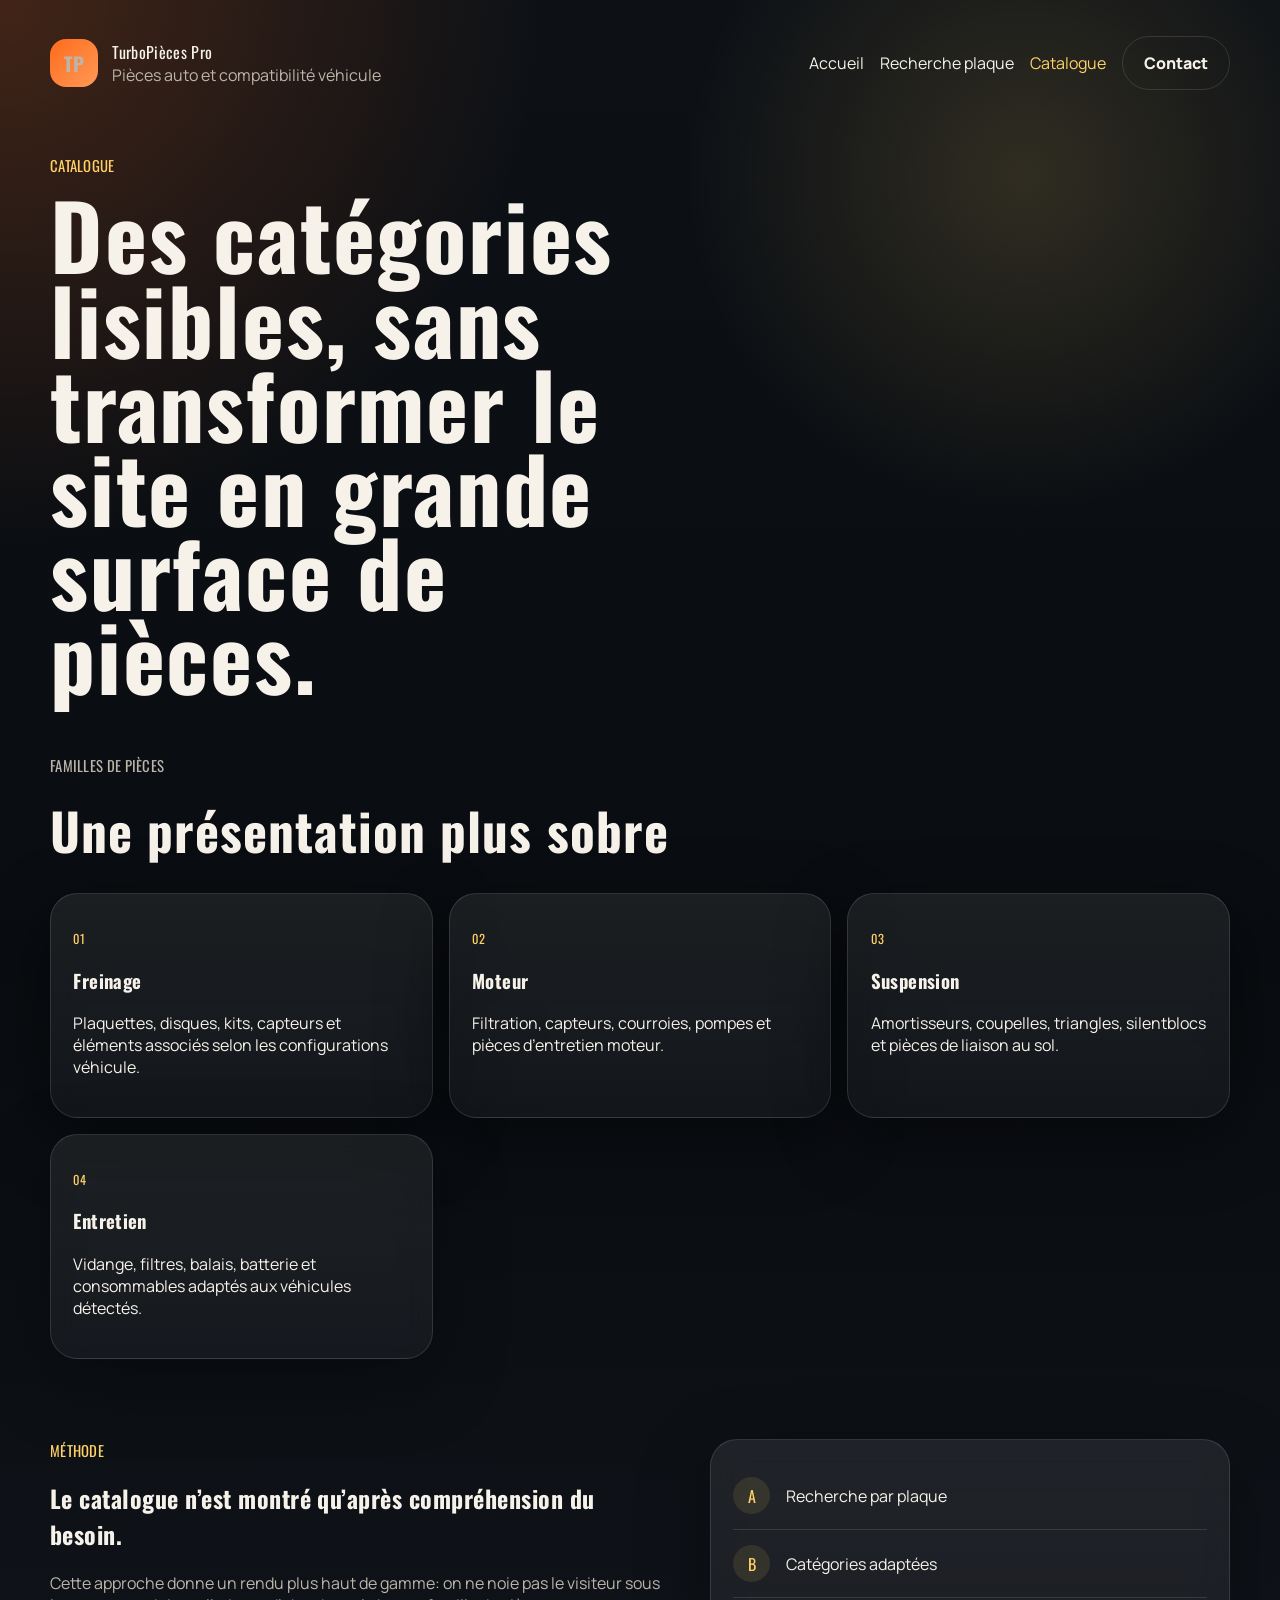
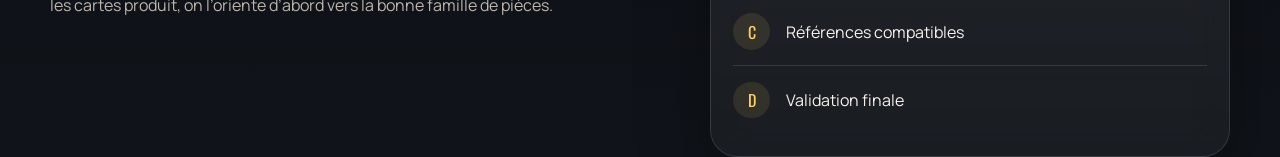
==== catalogue.html @ 5a0d86de "Add files via upload" ====
<!DOCTYPE html>
<html lang="fr">
<head>
  <meta charset="UTF-8">
  <meta name="viewport" content="width=device-width, initial-scale=1.0">
  <title>TurboPièces Pro - Catalogue</title>
  <meta name="description" content="Catalogue de familles de pièces auto présenté de façon claire et professionnelle.">
  <link rel="preconnect" href="https://fonts.googleapis.com">
  <link rel="preconnect" href="https://fonts.gstatic.com" crossorigin>
  <link href="https://fonts.googleapis.com/css2?family=Oswald:wght@400;500;700&family=Manrope:wght@400;500;700;800&display=swap" rel="stylesheet">
  <link rel="stylesheet" href="styles.css">
</head>
<body>
  <div class="site-shell">
    <header class="hero hero-subpage">
      <nav class="topbar">
        <div class="brand">
          <span class="brand-mark">TP</span>
          <div>
            <p>TurboPièces Pro</p>
            <span>Pièces auto et compatibilité véhicule</span>
          </div>
        </div>
        <div class="topbar-links">
          <a href="index.html">Accueil</a>
          <a href="recherche.html">Recherche plaque</a>
          <a href="catalogue.html" class="nav-active">Catalogue</a>
          <a href="contact.html" class="button ghost">Contact</a>
        </div>
      </nav>

      <section class="subhero">
        <p class="eyebrow">CATALOGUE</p>
        <h1>Des catégories lisibles, sans transformer le site en grande surface de pièces.</h1>
      </section>
    </header>

    <main>
      <section class="section first-section">
        <div class="section-heading narrow">
          <p class="eyebrow">FAMILLES DE PIÈCES</p>
          <h2>Une présentation plus sobre</h2>
        </div>

        <div class="editorial-grid">
          <article class="editorial-card">
            <p class="card-label">01</p>
            <h3>Freinage</h3>
            <p>Plaquettes, disques, kits, capteurs et éléments associés selon les configurations véhicule.</p>
          </article>
          <article class="editorial-card">
            <p class="card-label">02</p>
            <h3>Moteur</h3>
            <p>Filtration, capteurs, courroies, pompes et pièces d’entretien moteur.</p>
          </article>
          <article class="editorial-card">
            <p class="card-label">03</p>
            <h3>Suspension</h3>
            <p>Amortisseurs, coupelles, triangles, silentblocs et pièces de liaison au sol.</p>
          </article>
          <article class="editorial-card">
            <p class="card-label">04</p>
            <h3>Entretien</h3>
            <p>Vidange, filtres, balais, batterie et consommables adaptés aux véhicules détectés.</p>
          </article>
        </div>
      </section>

      <section class="section split-band">
        <div class="split-copy">
          <p class="eyebrow">MÉTHODE</p>
          <h2>Le catalogue n’est montré qu’après compréhension du besoin.</h2>
          <p class="service-copy">
            Cette approche donne un rendu plus haut de gamme: on ne noie pas le visiteur sous les cartes produit,
            on l’oriente d’abord vers la bonne famille de pièces.
          </p>
        </div>
        <div class="process-card">
          <div class="process-line"><span>A</span><p>Recherche par plaque</p></div>
          <div class="process-line"><span>B</span><p>Catégories adaptées</p></div>
          <div class="process-line"><span>C</span><p>Références compatibles</p></div>
          <div class="process-line"><span>D</span><p>Validation finale</p></div>
        </div>
      </section>
    </main>
  </div>

  <script src="script.js"></script>
</body>
</html>
---- styles.css ----
:root {
  --bg: #0a0d10;
  --bg-soft: #131920;
  --panel: rgba(255, 255, 255, 0.06);
  --panel-strong: rgba(255, 255, 255, 0.09);
  --text: #f6f2ea;
  --muted: #bcb5aa;
  --line: rgba(255, 255, 255, 0.12);
  --accent: #ff6b1a;
  --accent-soft: #ff9958;
  --accent-2: #ffd166;
  --success: #5fd8a0;
  --warning: #ffbb55;
  --shadow: 0 22px 70px rgba(0, 0, 0, 0.38);
}

* {
  box-sizing: border-box;
}

html {
  scroll-behavior: smooth;
}

body {
  margin: 0;
  color: var(--text);
  font-family: "Manrope", sans-serif;
  background:
    radial-gradient(circle at top left, rgba(255, 107, 26, 0.22), transparent 25%),
    radial-gradient(circle at 80% 10%, rgba(255, 209, 102, 0.15), transparent 18%),
    linear-gradient(180deg, #0d1116 0%, #090c10 55%, #10141a 100%);
}

a {
  color: inherit;
  text-decoration: none;
}

button,
input,
textarea {
  font: inherit;
}

.site-shell {
  min-height: 100vh;
}

.hero,
.section,
.marquee {
  width: min(1180px, calc(100% - 2rem));
  margin: 0 auto;
}

.hero {
  padding: 1.25rem 0 2rem;
}

.topbar {
  display: flex;
  justify-content: space-between;
  align-items: center;
  gap: 1rem;
  padding: 1rem 0 2rem;
}

.brand {
  display: flex;
  align-items: center;
  gap: 0.9rem;
}

.brand-mark {
  width: 3rem;
  height: 3rem;
  display: grid;
  place-items: center;
  border-radius: 1rem;
  background: linear-gradient(135deg, var(--accent), var(--accent-soft));
  color: #161616;
  font-weight: 800;
  font-size: 1.2rem;
  font-family: "Oswald", sans-serif;
}

.brand p,
.brand span {
  margin: 0;
}

.brand p,
.eyebrow,
h1,
h2,
h3,
.card-label {
  font-family: "Oswald", sans-serif;
  letter-spacing: 0.02em;
}

.brand span,
.hero-text,
.section-heading p,
.lookup-notes,
.vehicle-card p,
.product-card p,
.timeline-grid p,
.admin-card p,
.compat-summary p,
.flow-list,
.service-copy,
.cart-item p {
  color: var(--muted);
}

.topbar-links {
  display: flex;
  align-items: center;
  gap: 1rem;
  flex-wrap: wrap;
}

.nav-active {
  color: var(--accent-2);
}

.nav-active-button {
  border-color: rgba(255, 209, 102, 0.45);
}

.button {
  display: inline-flex;
  align-items: center;
  justify-content: center;
  width: fit-content;
  border: 0;
  border-radius: 999px;
  padding: 0.95rem 1.3rem;
  background: linear-gradient(135deg, var(--accent), var(--accent-soft));
  color: #171717;
  font-weight: 800;
  cursor: pointer;
  box-shadow: 0 16px 30px rgba(255, 107, 26, 0.22);
  transition: transform 180ms ease, box-shadow 180ms ease, background 180ms ease;
}

.button:hover {
  transform: translateY(-2px);
}

.button.secondary,
.button.ghost {
  background: transparent;
  color: var(--text);
  border: 1px solid var(--line);
  box-shadow: none;
}

.button.full {
  width: 100%;
}

.hero-content,
.lookup-layout,
.checkout-layout,
.contact-section {
  display: grid;
  gap: 1.5rem;
}

.hero-home-layout {
  min-height: 60vh;
  align-items: center;
}

.hero-subpage {
  padding-bottom: 0.5rem;
}

.subhero {
  max-width: 55rem;
  padding: 2rem 0 1rem;
}

.hero-content {
  grid-template-columns: 1.2fr 0.8fr;
  align-items: stretch;
}

.hero-copy {
  padding: 1rem 0;
}

.eyebrow {
  margin: 0 0 1rem;
  font-size: 0.92rem;
  color: var(--accent-2);
}

h1 {
  margin: 0;
  max-width: 12ch;
  line-height: 0.94;
  font-size: clamp(3rem, 7vw, 6rem);
}

.hero-text {
  max-width: 48rem;
  font-size: 1.08rem;
  line-height: 1.7;
  margin: 1.4rem 0 0;
}

.hero-actions {
  display: flex;
  flex-wrap: wrap;
  gap: 0.85rem;
  margin-top: 1.8rem;
}

.stats {
  display: grid;
  grid-template-columns: repeat(3, minmax(0, 1fr));
  gap: 1rem;
  list-style: none;
  padding: 0;
  margin: 2rem 0 0;
}

.stats li {
  padding-top: 1rem;
  border-top: 1px solid var(--line);
}

.stats strong,
.product-meta strong,
.cart-totals strong {
  display: block;
  font-family: "Oswald", sans-serif;
  font-size: 1.7rem;
}

.hero-card,
.plate-panel,
.vehicle-card,
.product-card,
.timeline-grid article,
.cart-card,
.payment-card,
.admin-card,
.contact-form,
.assurance-grid article {
  border: 1px solid var(--line);
  border-radius: 1.7rem;
  background: linear-gradient(180deg, rgba(255, 255, 255, 0.08), rgba(255, 255, 255, 0.04));
  box-shadow: var(--shadow);
  backdrop-filter: blur(14px);
}

.hero-card,
.plate-panel,
.vehicle-card,
.cart-card,
.payment-card,
.contact-form {
  padding: 1.5rem;
}

.flow-list {
  margin: 1rem 0 0;
  padding-left: 1.1rem;
  line-height: 1.8;
}

.home-panels {
  padding-top: 3rem;
}

.mini-status {
  display: flex;
  align-items: center;
  gap: 0.7rem;
  padding-top: 1rem;
  margin-top: 1rem;
  border-top: 1px solid var(--line);
}

.status-dot {
  width: 0.75rem;
  height: 0.75rem;
  border-radius: 999px;
  background: var(--success);
  box-shadow: 0 0 0 0.35rem rgba(95, 216, 160, 0.14);
}

.marquee {
  overflow: hidden;
  margin-top: 1rem;
  border-top: 1px solid var(--line);
  border-bottom: 1px solid var(--line);
}

.marquee-track {
  display: flex;
  gap: 2rem;
  width: max-content;
  padding: 1rem 0;
  text-transform: uppercase;
  color: var(--muted);
  animation: slide 22s linear infinite;
}

.section {
  padding: 5rem 0 0;
}

.first-section {
  padding-top: 2rem;
}

.section-heading h2 {
  margin: 0;
  font-size: clamp(2.2rem, 4vw, 3.7rem);
}

.section-heading.narrow {
  max-width: 50rem;
}

.lookup-layout,
.checkout-layout,
.contact-section {
  grid-template-columns: repeat(2, minmax(0, 1fr));
  margin-top: 1.8rem;
}

.plate-head,
.vehicle-header,
.checkout-card-head {
  display: flex;
  justify-content: space-between;
  gap: 1rem;
  align-items: start;
}

.plate-label {
  display: block;
  margin: 1rem 0 0.55rem;
}

.plate-input-wrap {
  display: grid;
  grid-template-columns: auto 1fr;
  overflow: hidden;
  border-radius: 1rem;
  border: 1px solid var(--line);
  background: rgba(8, 10, 14, 0.74);
}

.plate-country {
  display: grid;
  place-items: center;
  min-width: 3.7rem;
  font-weight: 800;
  background: linear-gradient(180deg, #2457d6, #12348a);
}

input,
textarea {
  width: 100%;
  padding: 1rem;
  border: 1px solid var(--line);
  border-radius: 1rem;
  background: rgba(8, 10, 14, 0.7);
  color: var(--text);
}

.plate-input-wrap input {
  border: 0;
  border-radius: 0;
  text-transform: uppercase;
  letter-spacing: 0.08em;
  font-weight: 800;
}

.plate-actions {
  display: flex;
  flex-wrap: wrap;
  gap: 0.85rem;
  margin-top: 1rem;
}

.lookup-notes {
  margin: 1rem 0 0;
  padding-left: 1.1rem;
  line-height: 1.7;
}

.compat-badge,
.checkout-pill,
.secure-badge,
.admin-badge {
  display: inline-flex;
  align-items: center;
  justify-content: center;
  padding: 0.45rem 0.75rem;
  border-radius: 999px;
  font-size: 0.84rem;
  font-weight: 800;
}

.compat-badge,
.checkout-pill,
.secure-badge,
.admin-badge.success {
  background: rgba(95, 216, 160, 0.12);
  color: #b8ffd6;
  border: 1px solid rgba(95, 216, 160, 0.3);
}

.admin-badge.warning {
  background: rgba(255, 187, 85, 0.12);
  color: #ffd9a1;
  border: 1px solid rgba(255, 187, 85, 0.28);
}

.vehicle-specs,
.product-flags,
.secure-checks {
  display: flex;
  flex-wrap: wrap;
  gap: 0.6rem;
}

.vehicle-specs span,
.product-flags span,
.secure-checks span {
  padding: 0.55rem 0.8rem;
  border-radius: 999px;
  border: 1px solid var(--line);
  background: rgba(255, 255, 255, 0.04);
  color: var(--text);
  font-size: 0.92rem;
}

.confidence-bar {
  height: 0.8rem;
  overflow: hidden;
  margin-top: 1rem;
  border-radius: 999px;
  background: rgba(255, 255, 255, 0.08);
}

.confidence-bar-fill {
  height: 100%;
  border-radius: inherit;
  background: linear-gradient(90deg, var(--warning), var(--success));
}

.assurance-grid,
.timeline-grid,
.admin-grid,
.editorial-grid {
  display: grid;
  gap: 1rem;
  margin-top: 1.6rem;
}

.assurance-grid {
  grid-template-columns: repeat(3, minmax(0, 1fr));
}

.editorial-grid {
  grid-template-columns: repeat(3, minmax(0, 1fr));
}

.assurance-grid article,
.timeline-grid article,
.admin-card,
.editorial-card,
.process-card {
  padding: 1.4rem;
}

.editorial-card,
.process-card {
  border: 1px solid var(--line);
  border-radius: 1.7rem;
  background: linear-gradient(180deg, rgba(255, 255, 255, 0.08), rgba(255, 255, 255, 0.04));
  box-shadow: var(--shadow);
  backdrop-filter: blur(14px);
}

.editorial-card.large {
  grid-column: span 2;
}

.editorial-card a {
  color: var(--accent-2);
  font-weight: 700;
}

.split-band {
  display: grid;
  grid-template-columns: 1.1fr 0.9fr;
  gap: 1.5rem;
  align-items: stretch;
}

.split-copy {
  padding-right: 1rem;
}

.process-line {
  display: flex;
  align-items: center;
  gap: 1rem;
  padding: 0.95rem 0;
  border-bottom: 1px solid var(--line);
}

.process-line:last-child {
  border-bottom: 0;
}

.process-line span {
  display: inline-grid;
  place-items: center;
  width: 2.3rem;
  height: 2.3rem;
  border-radius: 999px;
  background: rgba(255, 209, 102, 0.1);
  color: var(--accent-2);
  font-family: "Oswald", sans-serif;
}

.process-line p {
  margin: 0;
}

.catalog-grid {
  margin-top: 1.6rem;
}

.product-grid {
  display: grid;
  grid-template-columns: repeat(3, minmax(0, 1fr));
  gap: 1rem;
}

.product-card.accent {
  background: linear-gradient(180deg, rgba(255, 107, 26, 0.22), rgba(255, 255, 255, 0.05));
}

.product-tag,
.card-label {
  text-transform: uppercase;
  font-size: 0.78rem;
  letter-spacing: 0.08em;
  color: var(--accent-2);
}

.product-meta,
.cart-item,
.cart-totals div,
.payment-row {
  display: flex;
  justify-content: space-between;
  gap: 1rem;
}

.product-meta,
.cart-totals {
  margin-top: 1.3rem;
}

.timeline-grid {
  grid-template-columns: repeat(4, minmax(0, 1fr));
}

.timeline-grid span {
  color: var(--accent-2);
  font-family: "Oswald", sans-serif;
  font-size: 1.05rem;
}

.cart-items {
  display: grid;
  gap: 0.9rem;
  margin-top: 1rem;
}

.cart-item {
  align-items: start;
  padding: 1rem 0;
  border-bottom: 1px solid var(--line);
}

.cart-item strong,
.compat-summary strong {
  display: block;
}

.cart-totals div {
  align-items: center;
  padding-top: 0.9rem;
}

.total-row {
  border-top: 1px solid var(--line);
  margin-top: 0.6rem;
}

.payment-form,
.contact-form {
  display: grid;
  gap: 0.85rem;
}

.payment-form label {
  display: grid;
  gap: 0.45rem;
}

.payment-row {
  gap: 0.85rem;
}

.payment-row label {
  flex: 1;
}

.compat-summary {
  padding: 1rem;
  border: 1px solid var(--line);
  border-radius: 1rem;
  background: rgba(255, 255, 255, 0.03);
}

.admin-grid {
  grid-template-columns: repeat(3, minmax(0, 1fr));
}

.contact-section {
  align-items: start;
  padding-bottom: 5rem;
}

.reveal {
  opacity: 0;
  transform: translateY(22px);
  transition: opacity 500ms ease, transform 500ms ease;
}

.reveal.visible {
  opacity: 1;
  transform: translateY(0);
}

@keyframes slide {
  from {
    transform: translateX(0);
  }
  to {
    transform: translateX(-50%);
  }
}

@media (max-width: 1080px) {
  .hero-content,
  .lookup-layout,
  .checkout-layout,
  .contact-section,
  .product-grid,
  .timeline-grid,
  .admin-grid,
  .assurance-grid,
  .editorial-grid,
  .split-band {
    grid-template-columns: 1fr;
  }

  .editorial-card.large {
    grid-column: auto;
  }
}

@media (max-width: 760px) {
  .hero,
  .section,
  .marquee {
    width: min(100% - 1.2rem, 1180px);
  }

  .topbar {
    flex-direction: column;
    align-items: flex-start;
  }

  .stats {
    grid-template-columns: 1fr;
  }

  .plate-head,
  .vehicle-header,
  .checkout-card-head,
  .product-meta,
  .cart-item,
  .payment-row {
    flex-direction: column;
  }

  h1 {
    font-size: 3.2rem;
  }
}
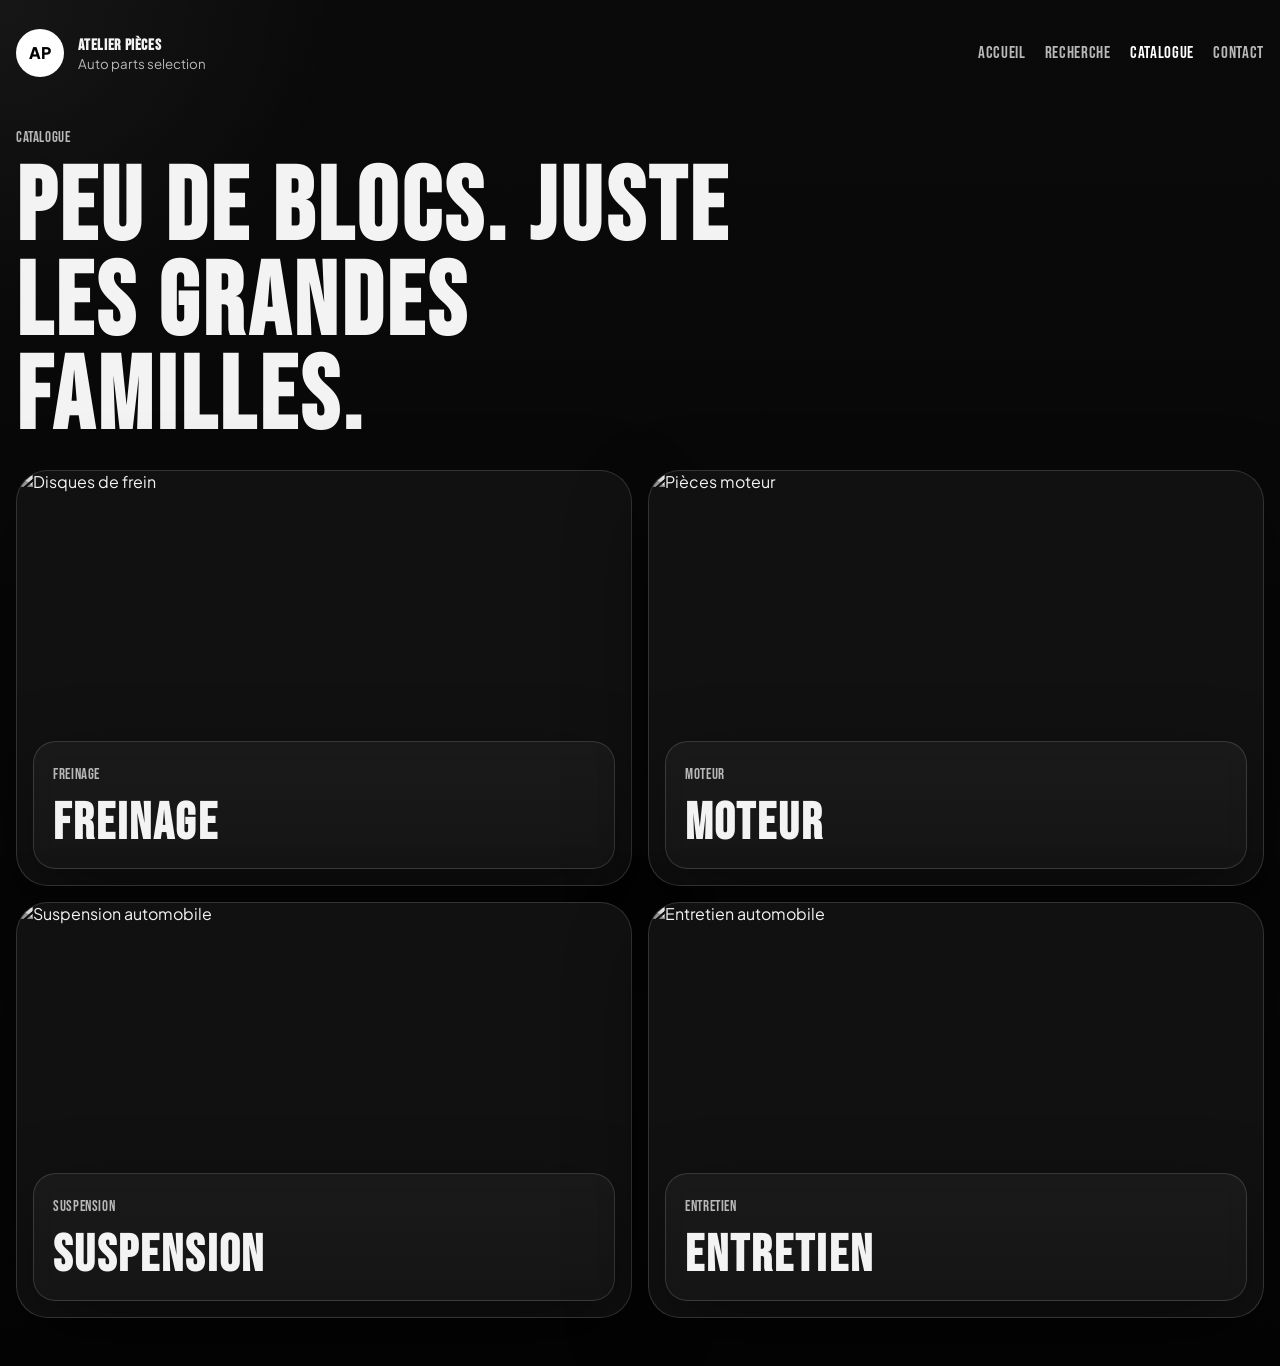
==== commit 36b83baf: "Add files via upload" ====
--- a/catalogue.html
+++ b/catalogue.html
@@ -3,88 +3,72 @@
 <head>
   <meta charset="UTF-8">
   <meta name="viewport" content="width=device-width, initial-scale=1.0">
-  <title>TurboPièces Pro - Catalogue</title>
-  <meta name="description" content="Catalogue de familles de pièces auto présenté de façon claire et professionnelle.">
+  <title>Atelier Pièces - Catalogue</title>
+  <meta name="description" content="Catalogue sobre de pièces auto présenté avec de grandes images et peu de texte.">
   <link rel="preconnect" href="https://fonts.googleapis.com">
   <link rel="preconnect" href="https://fonts.gstatic.com" crossorigin>
-  <link href="https://fonts.googleapis.com/css2?family=Oswald:wght@400;500;700&family=Manrope:wght@400;500;700;800&display=swap" rel="stylesheet">
+  <link href="https://fonts.googleapis.com/css2?family=Bebas+Neue&family=Plus+Jakarta+Sans:wght@400;500;700;800&display=swap" rel="stylesheet">
   <link rel="stylesheet" href="styles.css">
 </head>
 <body>
-  <div class="site-shell">
-    <header class="hero hero-subpage">
-      <nav class="topbar">
-        <div class="brand">
-          <span class="brand-mark">TP</span>
-          <div>
-            <p>TurboPièces Pro</p>
-            <span>Pièces auto et compatibilité véhicule</span>
-          </div>
+  <div class="page-frame">
+    <header class="site-header">
+      <a class="logo" href="index.html">
+        <span>AP</span>
+        <div>
+          <strong>Atelier Pièces</strong>
+          <small>Auto parts selection</small>
         </div>
-        <div class="topbar-links">
-          <a href="index.html">Accueil</a>
-          <a href="recherche.html">Recherche plaque</a>
-          <a href="catalogue.html" class="nav-active">Catalogue</a>
-          <a href="contact.html" class="button ghost">Contact</a>
-        </div>
+      </a>
+
+      <nav class="main-nav">
+        <a href="index.html">Accueil</a>
+        <a href="recherche.html">Recherche</a>
+        <a href="catalogue.html" class="active">Catalogue</a>
+        <a href="contact.html">Contact</a>
       </nav>
-
-      <section class="subhero">
-        <p class="eyebrow">CATALOGUE</p>
-        <h1>Des catégories lisibles, sans transformer le site en grande surface de pièces.</h1>
-      </section>
     </header>
 
     <main>
-      <section class="section first-section">
-        <div class="section-heading narrow">
-          <p class="eyebrow">FAMILLES DE PIÈCES</p>
-          <h2>Une présentation plus sobre</h2>
-        </div>
-
-        <div class="editorial-grid">
-          <article class="editorial-card">
-            <p class="card-label">01</p>
-            <h3>Freinage</h3>
-            <p>Plaquettes, disques, kits, capteurs et éléments associés selon les configurations véhicule.</p>
-          </article>
-          <article class="editorial-card">
-            <p class="card-label">02</p>
-            <h3>Moteur</h3>
-            <p>Filtration, capteurs, courroies, pompes et pièces d’entretien moteur.</p>
-          </article>
-          <article class="editorial-card">
-            <p class="card-label">03</p>
-            <h3>Suspension</h3>
-            <p>Amortisseurs, coupelles, triangles, silentblocs et pièces de liaison au sol.</p>
-          </article>
-          <article class="editorial-card">
-            <p class="card-label">04</p>
-            <h3>Entretien</h3>
-            <p>Vidange, filtres, balais, batterie et consommables adaptés aux véhicules détectés.</p>
-          </article>
-        </div>
+      <section class="page-intro">
+        <p class="eyebrow">CATALOGUE</p>
+        <h1>Peu de blocs. Juste les grandes familles.</h1>
       </section>
 
-      <section class="section split-band">
-        <div class="split-copy">
-          <p class="eyebrow">MÉTHODE</p>
-          <h2>Le catalogue n’est montré qu’après compréhension du besoin.</h2>
-          <p class="service-copy">
-            Cette approche donne un rendu plus haut de gamme: on ne noie pas le visiteur sous les cartes produit,
-            on l’oriente d’abord vers la bonne famille de pièces.
-          </p>
-        </div>
-        <div class="process-card">
-          <div class="process-line"><span>A</span><p>Recherche par plaque</p></div>
-          <div class="process-line"><span>B</span><p>Catégories adaptées</p></div>
-          <div class="process-line"><span>C</span><p>Références compatibles</p></div>
-          <div class="process-line"><span>D</span><p>Validation finale</p></div>
-        </div>
+      <section class="catalog-grid">
+        <article class="catalog-card">
+          <img src="https://images.unsplash.com/photo-1530046339160-ce3e530c7d2f?auto=format&fit=crop&w=1200&q=80" alt="Disques de frein">
+          <div class="catalog-copy">
+            <p class="eyebrow">FREINAGE</p>
+            <h2>Freinage</h2>
+          </div>
+        </article>
+
+        <article class="catalog-card">
+          <img src="https://images.unsplash.com/photo-1503736334956-4c8f8e92946d?auto=format&fit=crop&w=1200&q=80" alt="Pièces moteur">
+          <div class="catalog-copy">
+            <p class="eyebrow">MOTEUR</p>
+            <h2>Moteur</h2>
+          </div>
+        </article>
+
+        <article class="catalog-card">
+          <img src="https://images.unsplash.com/photo-1492144534655-ae79c964c9d7?auto=format&fit=crop&w=1200&q=80" alt="Suspension automobile">
+          <div class="catalog-copy">
+            <p class="eyebrow">SUSPENSION</p>
+            <h2>Suspension</h2>
+          </div>
+        </article>
+
+        <article class="catalog-card">
+          <img src="https://images.unsplash.com/photo-1489824904134-891ab64532f1?auto=format&fit=crop&w=1200&q=80" alt="Entretien automobile">
+          <div class="catalog-copy">
+            <p class="eyebrow">ENTRETIEN</p>
+            <h2>Entretien</h2>
+          </div>
+        </article>
       </section>
     </main>
   </div>
-
-  <script src="script.js"></script>
 </body>
 </html>
--- a/styles.css
+++ b/styles.css
@@ -1,35 +1,34 @@
 :root {
-  --bg: #0a0d10;
-  --bg-soft: #131920;
-  --panel: rgba(255, 255, 255, 0.06);
-  --panel-strong: rgba(255, 255, 255, 0.09);
-  --text: #f6f2ea;
-  --muted: #bcb5aa;
-  --line: rgba(255, 255, 255, 0.12);
-  --accent: #ff6b1a;
-  --accent-soft: #ff9958;
-  --accent-2: #ffd166;
-  --success: #5fd8a0;
-  --warning: #ffbb55;
-  --shadow: 0 22px 70px rgba(0, 0, 0, 0.38);
+  --bg: #050505;
+  --panel: #111111;
+  --panel-soft: #171717;
+  --line: rgba(255, 255, 255, 0.14);
+  --text: #f3f3f3;
+  --muted: #b8b8b8;
+  --white: #ffffff;
+  --black: #000000;
+  --shadow: 0 30px 80px rgba(0, 0, 0, 0.45);
 }
 
 * {
   box-sizing: border-box;
 }
 
-html {
-  scroll-behavior: smooth;
-}
-
 body {
   margin: 0;
+  background:
+    radial-gradient(circle at top left, rgba(255, 255, 255, 0.05), transparent 18%),
+    linear-gradient(180deg, #0a0a0a 0%, #040404 100%);
   color: var(--text);
-  font-family: "Manrope", sans-serif;
-  background:
-    radial-gradient(circle at top left, rgba(255, 107, 26, 0.22), transparent 25%),
-    radial-gradient(circle at 80% 10%, rgba(255, 209, 102, 0.15), transparent 18%),
-    linear-gradient(180deg, #0d1116 0%, #090c10 55%, #10141a 100%);
+  font-family: "Plus Jakarta Sans", sans-serif;
+}
+
+img {
+  display: block;
+  width: 100%;
+  height: 100%;
+  object-fit: cover;
+  filter: grayscale(100%);
 }
 
 a {
@@ -43,338 +42,239 @@
   font: inherit;
 }
 
-.site-shell {
-  min-height: 100vh;
-}
-
-.hero,
-.section,
-.marquee {
-  width: min(1180px, calc(100% - 2rem));
+.page-frame {
+  width: min(1280px, calc(100% - 2rem));
   margin: 0 auto;
-}
-
-.hero {
-  padding: 1.25rem 0 2rem;
-}
-
-.topbar {
+  padding: 1rem 0 3rem;
+}
+
+.site-header {
   display: flex;
   justify-content: space-between;
   align-items: center;
   gap: 1rem;
-  padding: 1rem 0 2rem;
-}
-
-.brand {
+  padding: 0.8rem 0 2rem;
+}
+
+.logo {
   display: flex;
   align-items: center;
   gap: 0.9rem;
 }
 
-.brand-mark {
+.logo span {
   width: 3rem;
   height: 3rem;
   display: grid;
   place-items: center;
-  border-radius: 1rem;
-  background: linear-gradient(135deg, var(--accent), var(--accent-soft));
-  color: #161616;
+  border: 1px solid var(--line);
+  border-radius: 50%;
+  background: var(--white);
+  color: var(--black);
   font-weight: 800;
-  font-size: 1.2rem;
-  font-family: "Oswald", sans-serif;
-}
-
-.brand p,
-.brand span {
-  margin: 0;
-}
-
-.brand p,
+}
+
+.logo strong,
+.main-nav a,
 .eyebrow,
 h1,
 h2,
-h3,
-.card-label {
-  font-family: "Oswald", sans-serif;
-  letter-spacing: 0.02em;
-}
-
-.brand span,
-.hero-text,
-.section-heading p,
-.lookup-notes,
-.vehicle-card p,
-.product-card p,
-.timeline-grid p,
-.admin-card p,
-.compat-summary p,
-.flow-list,
-.service-copy,
-.cart-item p {
+h3 {
+  font-family: "Bebas Neue", sans-serif;
+  letter-spacing: 0.04em;
+}
+
+.logo small {
+  display: block;
   color: var(--muted);
 }
 
-.topbar-links {
-  display: flex;
-  align-items: center;
+.main-nav {
+  display: flex;
+  gap: 1.2rem;
+  flex-wrap: wrap;
+}
+
+.main-nav a {
+  color: var(--muted);
+  font-size: 1.05rem;
+}
+
+.main-nav a.active {
+  color: var(--white);
+}
+
+.hero-grid,
+.duo-grid,
+.triptych-grid,
+.lookup-minimal-grid,
+.contact-minimal-grid {
+  display: grid;
   gap: 1rem;
+}
+
+.hero-grid {
+  grid-template-columns: 0.95fr 1.05fr;
+}
+
+.hero-copy-card,
+.info-card,
+.panel-card,
+.search-card,
+.vehicle-result-card,
+.contact-card,
+.catalog-copy {
+  background: linear-gradient(180deg, rgba(255, 255, 255, 0.04), rgba(255, 255, 255, 0.02));
+  border: 1px solid var(--line);
+  box-shadow: var(--shadow);
+}
+
+.hero-copy-card,
+.info-card,
+.panel-card,
+.search-card,
+.vehicle-result-card,
+.contact-card {
+  padding: 2rem;
+  border-radius: 2rem;
+}
+
+.image-card,
+.hero-image-card,
+.catalog-card,
+.wide-image-card {
+  overflow: hidden;
+  border-radius: 2rem;
+  border: 1px solid var(--line);
+  box-shadow: var(--shadow);
+  background: var(--panel);
+}
+
+.image-tall {
+  min-height: 40rem;
+}
+
+.eyebrow {
+  margin: 0 0 0.8rem;
+  color: var(--muted);
+  font-size: 0.95rem;
+}
+
+h1 {
+  margin: 0;
+  font-size: clamp(3.6rem, 8vw, 7rem);
+  line-height: 0.92;
+}
+
+h2 {
+  margin: 0;
+  font-size: clamp(2rem, 4vw, 3.2rem);
+  line-height: 0.95;
+}
+
+h3 {
+  margin: 0;
+  font-size: 2rem;
+}
+
+p {
+  color: var(--muted);
+  line-height: 1.7;
+}
+
+.hero-copy-card p {
+  max-width: 32rem;
+}
+
+.hero-actions {
+  display: flex;
   flex-wrap: wrap;
-}
-
-.nav-active {
-  color: var(--accent-2);
-}
-
-.nav-active-button {
-  border-color: rgba(255, 209, 102, 0.45);
+  gap: 0.8rem;
+  margin-top: 1.6rem;
 }
 
 .button {
   display: inline-flex;
   align-items: center;
   justify-content: center;
-  width: fit-content;
-  border: 0;
   border-radius: 999px;
-  padding: 0.95rem 1.3rem;
-  background: linear-gradient(135deg, var(--accent), var(--accent-soft));
-  color: #171717;
-  font-weight: 800;
+  padding: 0.95rem 1.4rem;
+  border: 1px solid var(--line);
   cursor: pointer;
-  box-shadow: 0 16px 30px rgba(255, 107, 26, 0.22);
-  transition: transform 180ms ease, box-shadow 180ms ease, background 180ms ease;
-}
-
-.button:hover {
-  transform: translateY(-2px);
-}
-
-.button.secondary,
-.button.ghost {
+  font-weight: 700;
+}
+
+.button.light {
+  background: var(--white);
+  color: var(--black);
+}
+
+.button.dark {
   background: transparent;
-  color: var(--text);
-  border: 1px solid var(--line);
-  box-shadow: none;
-}
-
-.button.full {
-  width: 100%;
-}
-
-.hero-content,
-.lookup-layout,
-.checkout-layout,
-.contact-section {
-  display: grid;
-  gap: 1.5rem;
-}
-
-.hero-home-layout {
-  min-height: 60vh;
-  align-items: center;
-}
-
-.hero-subpage {
-  padding-bottom: 0.5rem;
-}
-
-.subhero {
-  max-width: 55rem;
-  padding: 2rem 0 1rem;
-}
-
-.hero-content {
-  grid-template-columns: 1.2fr 0.8fr;
-  align-items: stretch;
-}
-
-.hero-copy {
-  padding: 1rem 0;
-}
-
-.eyebrow {
-  margin: 0 0 1rem;
-  font-size: 0.92rem;
-  color: var(--accent-2);
-}
-
-h1 {
-  margin: 0;
-  max-width: 12ch;
-  line-height: 0.94;
-  font-size: clamp(3rem, 7vw, 6rem);
-}
-
-.hero-text {
-  max-width: 48rem;
-  font-size: 1.08rem;
-  line-height: 1.7;
-  margin: 1.4rem 0 0;
-}
-
-.hero-actions {
-  display: flex;
-  flex-wrap: wrap;
-  gap: 0.85rem;
-  margin-top: 1.8rem;
-}
-
-.stats {
-  display: grid;
-  grid-template-columns: repeat(3, minmax(0, 1fr));
-  gap: 1rem;
-  list-style: none;
-  padding: 0;
-  margin: 2rem 0 0;
-}
-
-.stats li {
-  padding-top: 1rem;
-  border-top: 1px solid var(--line);
-}
-
-.stats strong,
-.product-meta strong,
-.cart-totals strong {
-  display: block;
-  font-family: "Oswald", sans-serif;
-  font-size: 1.7rem;
-}
-
-.hero-card,
-.plate-panel,
-.vehicle-card,
-.product-card,
-.timeline-grid article,
-.cart-card,
-.payment-card,
-.admin-card,
-.contact-form,
-.assurance-grid article {
-  border: 1px solid var(--line);
-  border-radius: 1.7rem;
-  background: linear-gradient(180deg, rgba(255, 255, 255, 0.08), rgba(255, 255, 255, 0.04));
-  box-shadow: var(--shadow);
-  backdrop-filter: blur(14px);
-}
-
-.hero-card,
-.plate-panel,
-.vehicle-card,
-.cart-card,
-.payment-card,
-.contact-form {
-  padding: 1.5rem;
-}
-
-.flow-list {
-  margin: 1rem 0 0;
-  padding-left: 1.1rem;
-  line-height: 1.8;
-}
-
-.home-panels {
-  padding-top: 3rem;
-}
-
-.mini-status {
-  display: flex;
-  align-items: center;
-  gap: 0.7rem;
-  padding-top: 1rem;
+  color: var(--white);
+}
+
+.duo-grid {
+  grid-template-columns: 0.8fr 1.2fr;
   margin-top: 1rem;
-  border-top: 1px solid var(--line);
-}
-
-.status-dot {
-  width: 0.75rem;
-  height: 0.75rem;
-  border-radius: 999px;
-  background: var(--success);
-  box-shadow: 0 0 0 0.35rem rgba(95, 216, 160, 0.14);
-}
-
-.marquee {
-  overflow: hidden;
+}
+
+.triptych-grid {
+  grid-template-columns: 0.8fr 1.4fr 0.8fr;
   margin-top: 1rem;
-  border-top: 1px solid var(--line);
-  border-bottom: 1px solid var(--line);
-}
-
-.marquee-track {
-  display: flex;
-  gap: 2rem;
-  width: max-content;
-  padding: 1rem 0;
-  text-transform: uppercase;
-  color: var(--muted);
-  animation: slide 22s linear infinite;
-}
-
-.section {
-  padding: 5rem 0 0;
-}
-
-.first-section {
-  padding-top: 2rem;
-}
-
-.section-heading h2 {
-  margin: 0;
-  font-size: clamp(2.2rem, 4vw, 3.7rem);
-}
-
-.section-heading.narrow {
-  max-width: 50rem;
-}
-
-.lookup-layout,
-.checkout-layout,
-.contact-section {
+}
+
+.panel-card {
+  display: flex;
+  flex-direction: column;
+  justify-content: space-between;
+  min-height: 16rem;
+}
+
+.panel-card a {
+  color: var(--white);
+}
+
+.page-intro {
+  max-width: 45rem;
+  padding: 1rem 0 1.5rem;
+}
+
+.lookup-minimal-grid,
+.contact-minimal-grid {
   grid-template-columns: repeat(2, minmax(0, 1fr));
-  margin-top: 1.8rem;
-}
-
-.plate-head,
-.vehicle-header,
-.checkout-card-head {
-  display: flex;
-  justify-content: space-between;
-  gap: 1rem;
-  align-items: start;
 }
 
 .plate-label {
   display: block;
-  margin: 1rem 0 0.55rem;
+  margin-bottom: 0.6rem;
 }
 
 .plate-input-wrap {
   display: grid;
   grid-template-columns: auto 1fr;
   overflow: hidden;
-  border-radius: 1rem;
-  border: 1px solid var(--line);
-  background: rgba(8, 10, 14, 0.74);
+  border-radius: 1.4rem;
+  border: 1px solid var(--line);
+  background: #0d0d0d;
 }
 
 .plate-country {
   display: grid;
   place-items: center;
-  min-width: 3.7rem;
-  font-weight: 800;
-  background: linear-gradient(180deg, #2457d6, #12348a);
+  min-width: 3.8rem;
+  border-right: 1px solid var(--line);
+  color: var(--white);
 }
 
 input,
 textarea {
   width: 100%;
-  padding: 1rem;
-  border: 1px solid var(--line);
-  border-radius: 1rem;
-  background: rgba(8, 10, 14, 0.7);
-  color: var(--text);
+  padding: 1rem 1.1rem;
+  border-radius: 1.1rem;
+  border: 1px solid var(--line);
+  background: #0d0d0d;
+  color: var(--white);
 }
 
 .plate-input-wrap input {
@@ -385,334 +285,79 @@
   font-weight: 800;
 }
 
-.plate-actions {
+.spec-list {
   display: flex;
   flex-wrap: wrap;
+  gap: 0.7rem;
+  margin: 1rem 0;
+}
+
+.spec-list span,
+.result-badge {
+  display: inline-flex;
+  padding: 0.65rem 0.9rem;
+  border: 1px solid var(--line);
+  border-radius: 999px;
+  background: #0d0d0d;
+}
+
+.wide-image-card {
+  margin-top: 1rem;
+  min-height: 26rem;
+}
+
+.catalog-grid {
+  display: grid;
+  grid-template-columns: repeat(2, minmax(0, 1fr));
+  gap: 1rem;
+}
+
+.catalog-card {
+  position: relative;
+  min-height: 26rem;
+}
+
+.catalog-copy {
+  position: absolute;
+  left: 1rem;
+  right: 1rem;
+  bottom: 1rem;
+  padding: 1.2rem;
+  border-radius: 1.4rem;
+  backdrop-filter: blur(10px);
+}
+
+.contact-card {
+  display: grid;
   gap: 0.85rem;
-  margin-top: 1rem;
-}
-
-.lookup-notes {
-  margin: 1rem 0 0;
-  padding-left: 1.1rem;
-  line-height: 1.7;
-}
-
-.compat-badge,
-.checkout-pill,
-.secure-badge,
-.admin-badge {
-  display: inline-flex;
-  align-items: center;
-  justify-content: center;
-  padding: 0.45rem 0.75rem;
-  border-radius: 999px;
-  font-size: 0.84rem;
-  font-weight: 800;
-}
-
-.compat-badge,
-.checkout-pill,
-.secure-badge,
-.admin-badge.success {
-  background: rgba(95, 216, 160, 0.12);
-  color: #b8ffd6;
-  border: 1px solid rgba(95, 216, 160, 0.3);
-}
-
-.admin-badge.warning {
-  background: rgba(255, 187, 85, 0.12);
-  color: #ffd9a1;
-  border: 1px solid rgba(255, 187, 85, 0.28);
-}
-
-.vehicle-specs,
-.product-flags,
-.secure-checks {
-  display: flex;
-  flex-wrap: wrap;
-  gap: 0.6rem;
-}
-
-.vehicle-specs span,
-.product-flags span,
-.secure-checks span {
-  padding: 0.55rem 0.8rem;
-  border-radius: 999px;
-  border: 1px solid var(--line);
-  background: rgba(255, 255, 255, 0.04);
-  color: var(--text);
-  font-size: 0.92rem;
-}
-
-.confidence-bar {
-  height: 0.8rem;
-  overflow: hidden;
-  margin-top: 1rem;
-  border-radius: 999px;
-  background: rgba(255, 255, 255, 0.08);
-}
-
-.confidence-bar-fill {
-  height: 100%;
-  border-radius: inherit;
-  background: linear-gradient(90deg, var(--warning), var(--success));
-}
-
-.assurance-grid,
-.timeline-grid,
-.admin-grid,
-.editorial-grid {
-  display: grid;
-  gap: 1rem;
-  margin-top: 1.6rem;
-}
-
-.assurance-grid {
-  grid-template-columns: repeat(3, minmax(0, 1fr));
-}
-
-.editorial-grid {
-  grid-template-columns: repeat(3, minmax(0, 1fr));
-}
-
-.assurance-grid article,
-.timeline-grid article,
-.admin-card,
-.editorial-card,
-.process-card {
-  padding: 1.4rem;
-}
-
-.editorial-card,
-.process-card {
-  border: 1px solid var(--line);
-  border-radius: 1.7rem;
-  background: linear-gradient(180deg, rgba(255, 255, 255, 0.08), rgba(255, 255, 255, 0.04));
-  box-shadow: var(--shadow);
-  backdrop-filter: blur(14px);
-}
-
-.editorial-card.large {
-  grid-column: span 2;
-}
-
-.editorial-card a {
-  color: var(--accent-2);
-  font-weight: 700;
-}
-
-.split-band {
-  display: grid;
-  grid-template-columns: 1.1fr 0.9fr;
-  gap: 1.5rem;
-  align-items: stretch;
-}
-
-.split-copy {
-  padding-right: 1rem;
-}
-
-.process-line {
-  display: flex;
-  align-items: center;
-  gap: 1rem;
-  padding: 0.95rem 0;
-  border-bottom: 1px solid var(--line);
-}
-
-.process-line:last-child {
-  border-bottom: 0;
-}
-
-.process-line span {
-  display: inline-grid;
-  place-items: center;
-  width: 2.3rem;
-  height: 2.3rem;
-  border-radius: 999px;
-  background: rgba(255, 209, 102, 0.1);
-  color: var(--accent-2);
-  font-family: "Oswald", sans-serif;
-}
-
-.process-line p {
-  margin: 0;
-}
-
-.catalog-grid {
-  margin-top: 1.6rem;
-}
-
-.product-grid {
-  display: grid;
-  grid-template-columns: repeat(3, minmax(0, 1fr));
-  gap: 1rem;
-}
-
-.product-card.accent {
-  background: linear-gradient(180deg, rgba(255, 107, 26, 0.22), rgba(255, 255, 255, 0.05));
-}
-
-.product-tag,
-.card-label {
-  text-transform: uppercase;
-  font-size: 0.78rem;
-  letter-spacing: 0.08em;
-  color: var(--accent-2);
-}
-
-.product-meta,
-.cart-item,
-.cart-totals div,
-.payment-row {
-  display: flex;
-  justify-content: space-between;
-  gap: 1rem;
-}
-
-.product-meta,
-.cart-totals {
-  margin-top: 1.3rem;
-}
-
-.timeline-grid {
-  grid-template-columns: repeat(4, minmax(0, 1fr));
-}
-
-.timeline-grid span {
-  color: var(--accent-2);
-  font-family: "Oswald", sans-serif;
-  font-size: 1.05rem;
-}
-
-.cart-items {
-  display: grid;
-  gap: 0.9rem;
-  margin-top: 1rem;
-}
-
-.cart-item {
-  align-items: start;
-  padding: 1rem 0;
-  border-bottom: 1px solid var(--line);
-}
-
-.cart-item strong,
-.compat-summary strong {
-  display: block;
-}
-
-.cart-totals div {
-  align-items: center;
-  padding-top: 0.9rem;
-}
-
-.total-row {
-  border-top: 1px solid var(--line);
-  margin-top: 0.6rem;
-}
-
-.payment-form,
-.contact-form {
-  display: grid;
-  gap: 0.85rem;
-}
-
-.payment-form label {
-  display: grid;
-  gap: 0.45rem;
-}
-
-.payment-row {
-  gap: 0.85rem;
-}
-
-.payment-row label {
-  flex: 1;
-}
-
-.compat-summary {
-  padding: 1rem;
-  border: 1px solid var(--line);
-  border-radius: 1rem;
-  background: rgba(255, 255, 255, 0.03);
-}
-
-.admin-grid {
-  grid-template-columns: repeat(3, minmax(0, 1fr));
-}
-
-.contact-section {
-  align-items: start;
-  padding-bottom: 5rem;
-}
-
-.reveal {
-  opacity: 0;
-  transform: translateY(22px);
-  transition: opacity 500ms ease, transform 500ms ease;
-}
-
-.reveal.visible {
-  opacity: 1;
-  transform: translateY(0);
-}
-
-@keyframes slide {
-  from {
-    transform: translateX(0);
-  }
-  to {
-    transform: translateX(-50%);
-  }
-}
-
-@media (max-width: 1080px) {
-  .hero-content,
-  .lookup-layout,
-  .checkout-layout,
-  .contact-section,
-  .product-grid,
-  .timeline-grid,
-  .admin-grid,
-  .assurance-grid,
-  .editorial-grid,
-  .split-band {
+}
+
+.contact-image {
+  min-height: 34rem;
+}
+
+@media (max-width: 980px) {
+  .hero-grid,
+  .duo-grid,
+  .triptych-grid,
+  .lookup-minimal-grid,
+  .contact-minimal-grid,
+  .catalog-grid {
     grid-template-columns: 1fr;
   }
-
-  .editorial-card.large {
-    grid-column: auto;
+}
+
+@media (max-width: 760px) {
+  .page-frame {
+    width: min(100% - 1rem, 1280px);
   }
-}
-
-@media (max-width: 760px) {
-  .hero,
-  .section,
-  .marquee {
-    width: min(100% - 1.2rem, 1180px);
-  }
-
-  .topbar {
+
+  .site-header {
     flex-direction: column;
     align-items: flex-start;
   }
 
-  .stats {
-    grid-template-columns: 1fr;
+  h1 {
+    font-size: 3.6rem;
   }
-
-  .plate-head,
-  .vehicle-header,
-  .checkout-card-head,
-  .product-meta,
-  .cart-item,
-  .payment-row {
-    flex-direction: column;
-  }
-
-  h1 {
-    font-size: 3.2rem;
-  }
-}
+}
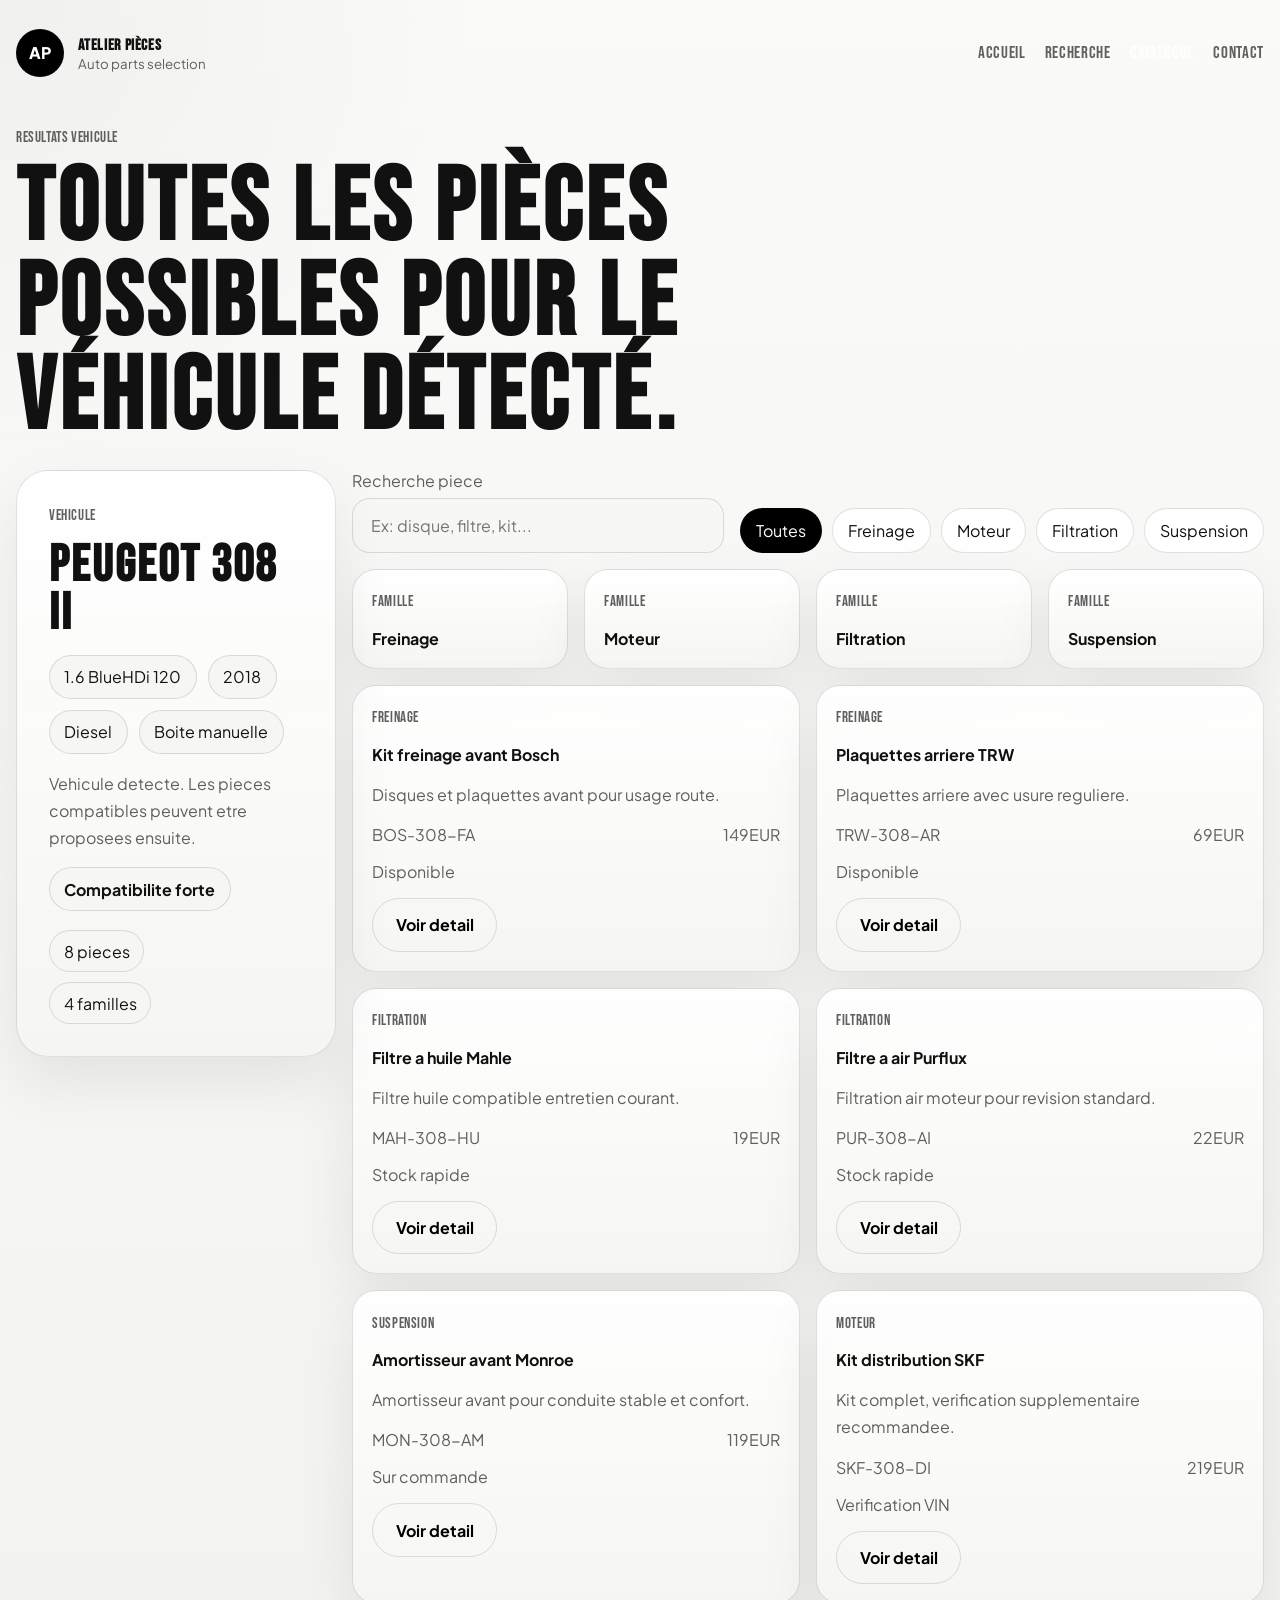
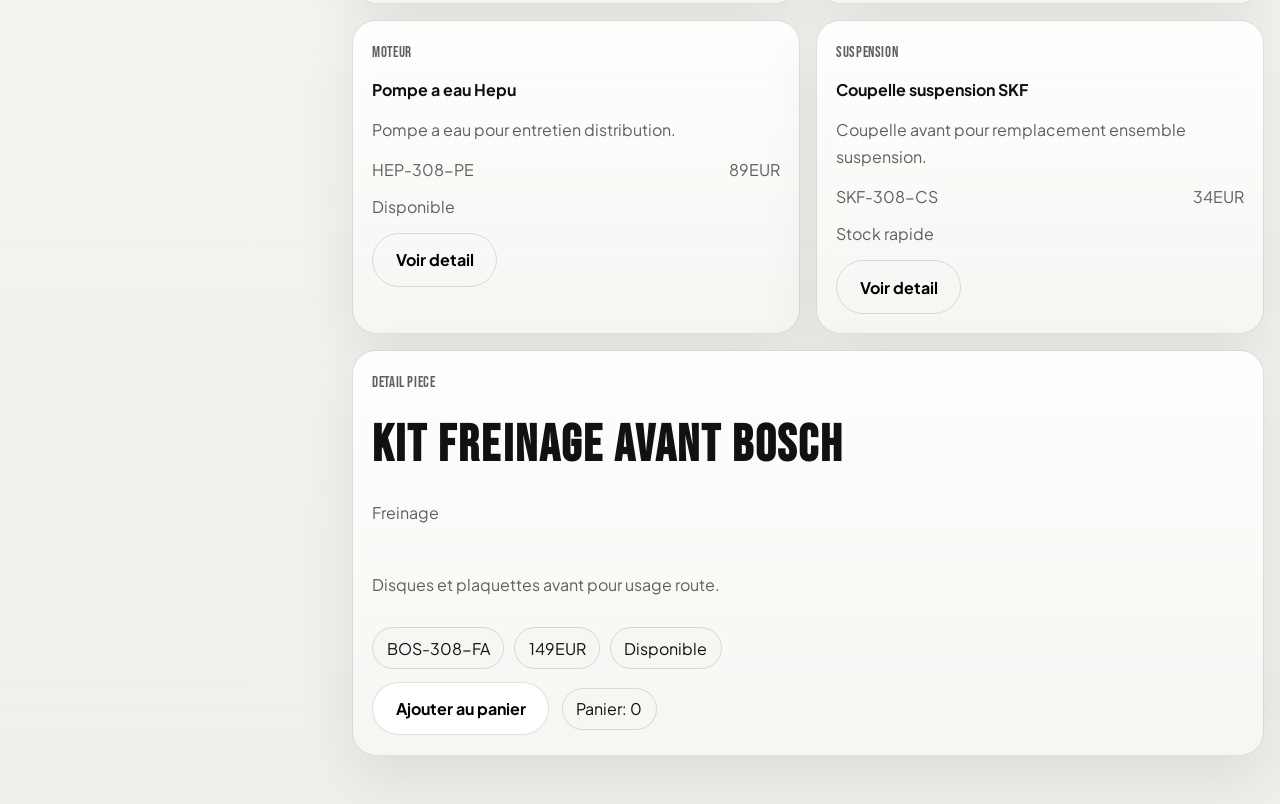
==== commit 1e44ec80: "Add files via upload" ====
--- a/catalogue.html
+++ b/catalogue.html
@@ -31,44 +31,49 @@
 
     <main>
       <section class="page-intro">
-        <p class="eyebrow">CATALOGUE</p>
-        <h1>Peu de blocs. Juste les grandes familles.</h1>
+        <p class="eyebrow">RESULTATS VEHICULE</p>
+        <h1>Toutes les pièces possibles pour le véhicule détecté.</h1>
       </section>
 
-      <section class="catalog-grid">
-        <article class="catalog-card">
-          <img src="https://images.unsplash.com/photo-1530046339160-ce3e530c7d2f?auto=format&fit=crop&w=1200&q=80" alt="Disques de frein">
-          <div class="catalog-copy">
-            <p class="eyebrow">FREINAGE</p>
-            <h2>Freinage</h2>
+      <section class="results-layout">
+        <aside class="vehicle-result-card sticky-card">
+          <p class="eyebrow">VEHICULE</p>
+          <h2 id="results-vehicle-title">Peugeot 308 II</h2>
+          <div class="spec-list" id="results-vehicle-specs"></div>
+          <p id="results-vehicle-summary">Chargement des informations vehicule.</p>
+          <strong class="result-badge" id="results-vehicle-badge">Compatibilité forte</strong>
+          <div class="summary-box">
+            <span id="results-count">0 pieces</span>
+            <span id="results-family-count">0 familles</span>
           </div>
-        </article>
+        </aside>
 
-        <article class="catalog-card">
-          <img src="https://images.unsplash.com/photo-1503736334956-4c8f8e92946d?auto=format&fit=crop&w=1200&q=80" alt="Pièces moteur">
-          <div class="catalog-copy">
-            <p class="eyebrow">MOTEUR</p>
-            <h2>Moteur</h2>
-          </div>
-        </article>
-
-        <article class="catalog-card">
-          <img src="https://images.unsplash.com/photo-1492144534655-ae79c964c9d7?auto=format&fit=crop&w=1200&q=80" alt="Suspension automobile">
-          <div class="catalog-copy">
-            <p class="eyebrow">SUSPENSION</p>
-            <h2>Suspension</h2>
-          </div>
-        </article>
-
-        <article class="catalog-card">
-          <img src="https://images.unsplash.com/photo-1489824904134-891ab64532f1?auto=format&fit=crop&w=1200&q=80" alt="Entretien automobile">
-          <div class="catalog-copy">
-            <p class="eyebrow">ENTRETIEN</p>
-            <h2>Entretien</h2>
-          </div>
-        </article>
+        <div class="results-content">
+          <section class="results-toolbar">
+            <div class="toolbar-search">
+              <label for="parts-search">Recherche piece</label>
+              <input id="parts-search" type="text" placeholder="Ex: disque, filtre, kit...">
+            </div>
+            <div class="toolbar-actions" id="toolbar-actions"></div>
+          </section>
+          <section class="family-strip" id="family-strip"></section>
+          <section class="parts-grid" id="parts-grid"></section>
+          <section class="detail-card" id="detail-card">
+            <p class="eyebrow">DETAIL PIECE</p>
+            <h2 id="detail-title">Selectionne une piece</h2>
+            <p id="detail-family">Famille</p>
+            <p id="detail-description">La fiche detaillee apparait ici avec la reference, le statut et les informations de compatibilite.</p>
+            <div class="detail-meta" id="detail-meta"></div>
+            <div class="detail-actions">
+              <button type="button" class="button light" id="detail-add-button">Ajouter au panier</button>
+              <span class="cart-pill" id="cart-pill">Panier: 0</span>
+            </div>
+          </section>
+        </div>
       </section>
     </main>
   </div>
+
+  <script src="script.js"></script>
 </body>
 </html>
--- a/styles.css
+++ b/styles.css
@@ -1,13 +1,13 @@
 :root {
-  --bg: #050505;
-  --panel: #111111;
-  --panel-soft: #171717;
-  --line: rgba(255, 255, 255, 0.14);
-  --text: #f3f3f3;
-  --muted: #b8b8b8;
+  --bg: #f3f3f1;
+  --panel: #ffffff;
+  --panel-soft: #ececea;
+  --line: rgba(0, 0, 0, 0.12);
+  --text: #111111;
+  --muted: #5f5f5f;
   --white: #ffffff;
   --black: #000000;
-  --shadow: 0 30px 80px rgba(0, 0, 0, 0.45);
+  --shadow: 0 24px 60px rgba(0, 0, 0, 0.08);
 }
 
 * {
@@ -17,8 +17,8 @@
 body {
   margin: 0;
   background:
-    radial-gradient(circle at top left, rgba(255, 255, 255, 0.05), transparent 18%),
-    linear-gradient(180deg, #0a0a0a 0%, #040404 100%);
+    radial-gradient(circle at top left, rgba(0, 0, 0, 0.04), transparent 18%),
+    linear-gradient(180deg, #fafaf8 0%, #efefec 100%);
   color: var(--text);
   font-family: "Plus Jakarta Sans", sans-serif;
 }
@@ -67,10 +67,10 @@
   height: 3rem;
   display: grid;
   place-items: center;
-  border: 1px solid var(--line);
+  border: 1px solid rgba(0, 0, 0, 0.14);
   border-radius: 50%;
-  background: var(--white);
-  color: var(--black);
+  background: var(--black);
+  color: var(--white);
   font-weight: 800;
 }
 
@@ -108,7 +108,11 @@
 .duo-grid,
 .triptych-grid,
 .lookup-minimal-grid,
-.contact-minimal-grid {
+.contact-minimal-grid,
+.results-layout,
+.parts-grid,
+.family-strip,
+.results-toolbar {
   display: grid;
   gap: 1rem;
 }
@@ -124,7 +128,7 @@
 .vehicle-result-card,
 .contact-card,
 .catalog-copy {
-  background: linear-gradient(180deg, rgba(255, 255, 255, 0.04), rgba(255, 255, 255, 0.02));
+  background: linear-gradient(180deg, rgba(255, 255, 255, 0.92), rgba(245, 245, 242, 0.96));
   border: 1px solid var(--line);
   box-shadow: var(--shadow);
 }
@@ -211,7 +215,7 @@
 
 .button.dark {
   background: transparent;
-  color: var(--white);
+  color: var(--black);
 }
 
 .duo-grid {
@@ -245,6 +249,138 @@
   grid-template-columns: repeat(2, minmax(0, 1fr));
 }
 
+.results-layout {
+  grid-template-columns: 320px 1fr;
+  align-items: start;
+}
+
+.results-content {
+  display: grid;
+  gap: 1rem;
+}
+
+.results-toolbar {
+  grid-template-columns: 1fr auto;
+  align-items: end;
+}
+
+.toolbar-search label {
+  display: block;
+  margin-bottom: 0.45rem;
+  color: var(--muted);
+}
+
+.toolbar-actions {
+  display: flex;
+  flex-wrap: wrap;
+  gap: 0.6rem;
+}
+
+.sticky-card {
+  position: sticky;
+  top: 1rem;
+}
+
+.family-strip {
+  grid-template-columns: repeat(4, minmax(0, 1fr));
+}
+
+.family-card,
+.part-card,
+.detail-card {
+  padding: 1.2rem;
+  border-radius: 1.5rem;
+  border: 1px solid var(--line);
+  background: linear-gradient(180deg, rgba(255, 255, 255, 0.92), rgba(245, 245, 242, 0.96));
+  box-shadow: var(--shadow);
+}
+
+.family-card strong,
+.part-card strong,
+.detail-card strong {
+  display: block;
+  color: var(--text);
+}
+
+.family-card {
+  cursor: pointer;
+}
+
+.family-card.active,
+.part-card.active {
+  border-color: rgba(0, 0, 0, 0.3);
+  background: linear-gradient(180deg, rgba(255, 255, 255, 1), rgba(240, 240, 236, 1));
+}
+
+.parts-grid {
+  grid-template-columns: repeat(2, minmax(0, 1fr));
+}
+
+.part-meta {
+  display: flex;
+  justify-content: space-between;
+  gap: 1rem;
+  margin-top: 1rem;
+  color: var(--muted);
+}
+
+.part-card button,
+.filter-chip {
+  margin-top: 1rem;
+}
+
+.filter-chip {
+  display: inline-flex;
+  align-items: center;
+  justify-content: center;
+  padding: 0.7rem 0.95rem;
+  border-radius: 999px;
+  border: 1px solid var(--line);
+  background: var(--panel);
+  color: var(--text);
+  cursor: pointer;
+}
+
+.filter-chip.active {
+  background: var(--black);
+  color: var(--white);
+}
+
+.summary-box {
+  display: grid;
+  gap: 0.6rem;
+  margin-top: 1.2rem;
+}
+
+.summary-box span,
+.cart-pill,
+.detail-meta span {
+  display: inline-flex;
+  width: fit-content;
+  padding: 0.6rem 0.85rem;
+  border-radius: 999px;
+  border: 1px solid var(--line);
+  background: #f6f6f3;
+}
+
+.detail-card {
+  display: grid;
+  gap: 0.8rem;
+}
+
+.detail-meta {
+  display: flex;
+  flex-wrap: wrap;
+  gap: 0.6rem;
+}
+
+.detail-actions {
+  display: flex;
+  flex-wrap: wrap;
+  gap: 0.8rem;
+  align-items: center;
+}
+
 .plate-label {
   display: block;
   margin-bottom: 0.6rem;
@@ -256,7 +392,7 @@
   overflow: hidden;
   border-radius: 1.4rem;
   border: 1px solid var(--line);
-  background: #0d0d0d;
+  background: #f7f7f5;
 }
 
 .plate-country {
@@ -264,7 +400,7 @@
   place-items: center;
   min-width: 3.8rem;
   border-right: 1px solid var(--line);
-  color: var(--white);
+  color: var(--black);
 }
 
 input,
@@ -273,8 +409,8 @@
   padding: 1rem 1.1rem;
   border-radius: 1.1rem;
   border: 1px solid var(--line);
-  background: #0d0d0d;
-  color: var(--white);
+  background: #f7f7f5;
+  color: var(--black);
 }
 
 .plate-input-wrap input {
@@ -298,7 +434,7 @@
   padding: 0.65rem 0.9rem;
   border: 1px solid var(--line);
   border-radius: 999px;
-  background: #0d0d0d;
+  background: #f6f6f3;
 }
 
 .wide-image-card {
@@ -342,8 +478,16 @@
   .triptych-grid,
   .lookup-minimal-grid,
   .contact-minimal-grid,
-  .catalog-grid {
+  .catalog-grid,
+  .results-layout,
+  .parts-grid,
+  .family-strip,
+  .results-toolbar {
     grid-template-columns: 1fr;
+  }
+
+  .sticky-card {
+    position: static;
   }
 }
 
